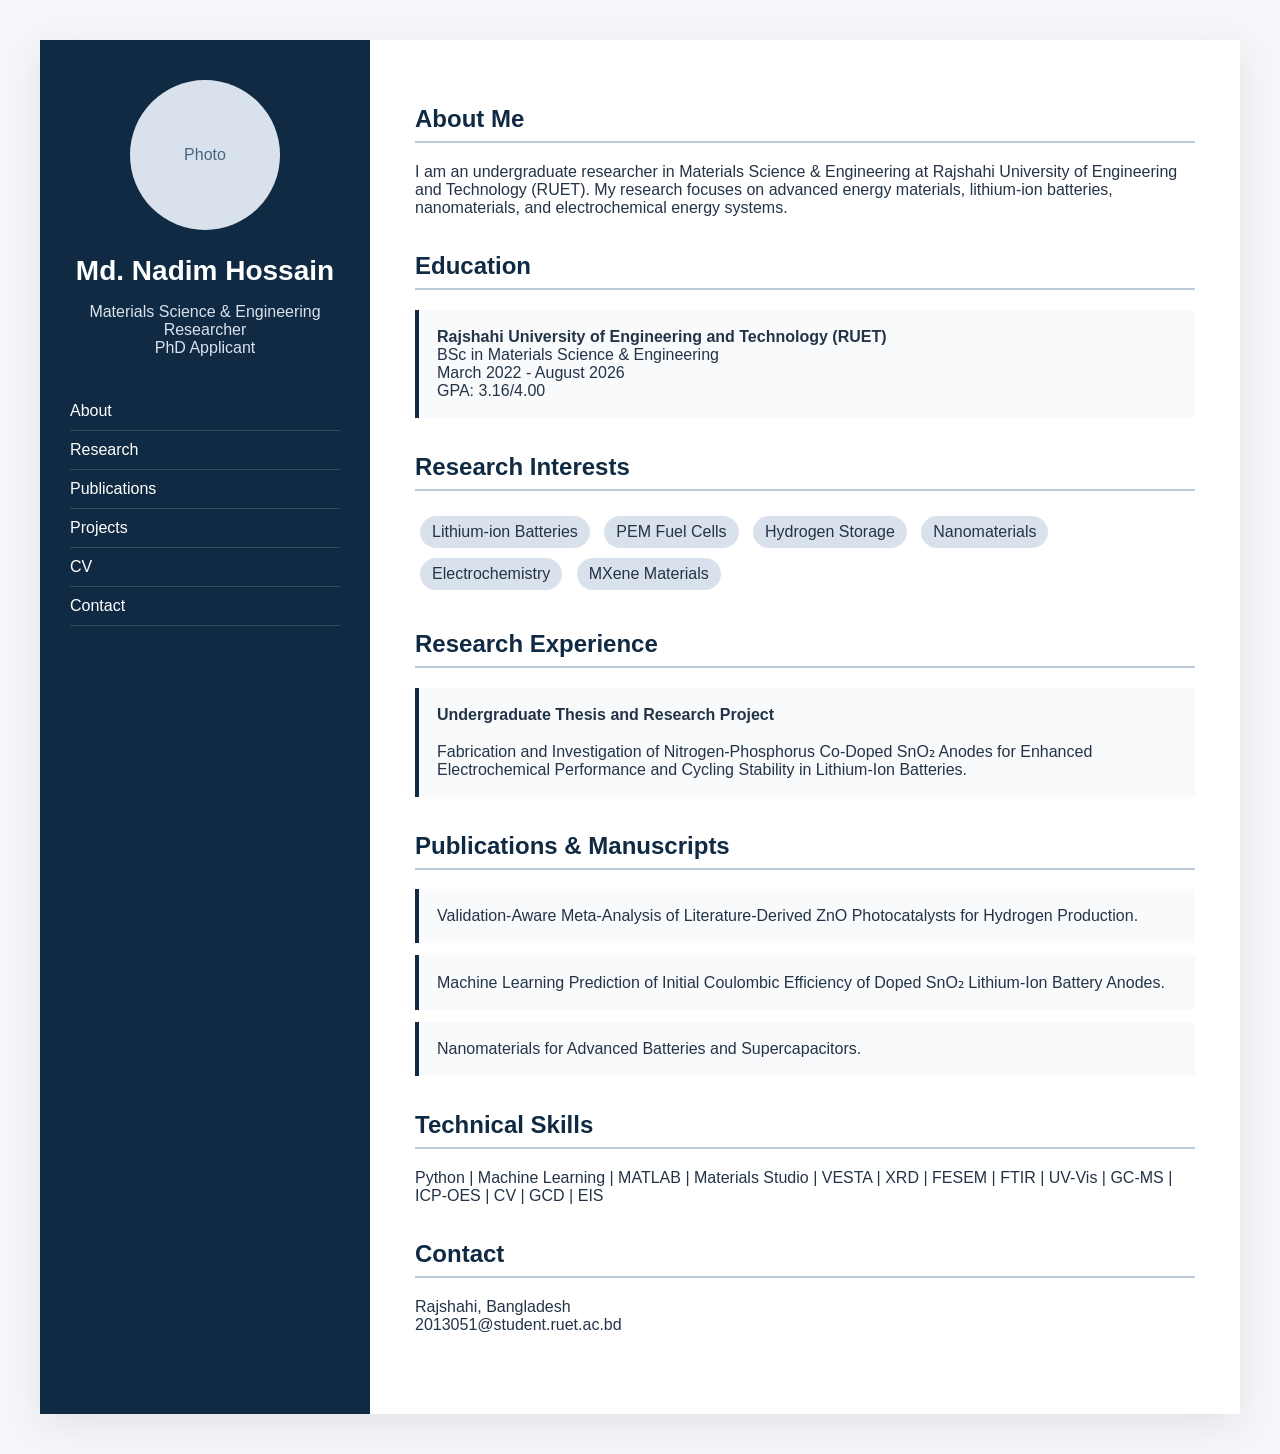
==== index.html @ d79fa8ac "Add files via upload" ====
<!DOCTYPE html>
<html lang="en">
<head>
<meta charset="UTF-8">
<meta name="viewport" content="width=device-width, initial-scale=1.0">
<title>Md. Nadim Hossain | PhD Applicant</title>
<style>
*{box-sizing:border-box}
body{margin:0;font-family:Inter,Arial,sans-serif;background:#f4f6f9;color:#243447}
.layout{display:flex;max-width:1200px;margin:40px auto;background:white;min-height:100vh;box-shadow:0 10px 35px rgba(0,0,0,.08)}
.sidebar{width:330px;background:#102a43;color:white;padding:40px 30px}
.photo{width:150px;height:150px;border-radius:50%;background:#d9e2ec;margin:0 auto 25px;display:flex;align-items:center;justify-content:center;color:#486581}
.sidebar h1{font-size:28px;text-align:center;margin-bottom:8px}
.sidebar p{text-align:center;color:#d9e2ec}
.menu{margin-top:35px}
.menu div{padding:10px 0;border-bottom:1px solid rgba(255,255,255,.15)}
.content{flex:1;padding:45px}
h2{color:#102a43;border-bottom:2px solid #bcccdc;padding-bottom:8px}
.card{margin-bottom:35px}
.tag{display:inline-block;background:#d9e2ec;padding:7px 12px;border-radius:20px;margin:5px}
.item{background:#f8fafc;padding:18px;border-left:4px solid #102a43;margin:12px 0}
a{color:#0b7285}
@media(max-width:800px){.layout{display:block;margin:0}.sidebar{width:100%}.content{padding:25px}}
</style>
</head>
<body>

<div class="layout">

<aside class="sidebar">
<div class="photo">Photo</div>
<h1>Md. Nadim Hossain</h1>
<p>Materials Science & Engineering Researcher<br>PhD Applicant</p>

<div class="menu">
<div>About</div>
<div>Research</div>
<div>Publications</div>
<div>Projects</div>
<div>CV</div>
<div>Contact</div>
</div>
</aside>

<main class="content">

<div class="card">
<h2>About Me</h2>
<p>
I am an undergraduate researcher in Materials Science & Engineering at Rajshahi University of Engineering and Technology (RUET). My research focuses on advanced energy materials, lithium-ion batteries, nanomaterials, and electrochemical energy systems.
</p>
</div>

<div class="card">
<h2>Education</h2>
<div class="item">
<b>Rajshahi University of Engineering and Technology (RUET)</b><br>
BSc in Materials Science & Engineering<br>
March 2022 - August 2026<br>
GPA: 3.16/4.00
</div>
</div>

<div class="card">
<h2>Research Interests</h2>
<span class="tag">Lithium-ion Batteries</span>
<span class="tag">PEM Fuel Cells</span>
<span class="tag">Hydrogen Storage</span>
<span class="tag">Nanomaterials</span>
<span class="tag">Electrochemistry</span>
<span class="tag">MXene Materials</span>
</div>

<div class="card">
<h2>Research Experience</h2>
<div class="item">
<b>Undergraduate Thesis and Research Project</b><br><br>
Fabrication and Investigation of Nitrogen-Phosphorus Co-Doped SnO₂ Anodes for Enhanced Electrochemical Performance and Cycling Stability in Lithium-Ion Batteries.
</div>
</div>

<div class="card">
<h2>Publications & Manuscripts</h2>
<div class="item">Validation-Aware Meta-Analysis of Literature-Derived ZnO Photocatalysts for Hydrogen Production.</div>
<div class="item">Machine Learning Prediction of Initial Coulombic Efficiency of Doped SnO₂ Lithium-Ion Battery Anodes.</div>
<div class="item">Nanomaterials for Advanced Batteries and Supercapacitors.</div>
</div>

<div class="card">
<h2>Technical Skills</h2>
<p>
Python | Machine Learning | MATLAB | Materials Studio | VESTA | XRD | FESEM | FTIR | UV-Vis | GC-MS | ICP-OES | CV | GCD | EIS
</p>
</div>

<div class="card">
<h2>Contact</h2>
<p>
Rajshahi, Bangladesh<br>
2013051@student.ruet.ac.bd
</p>
</div>

</main>
</div>

</body>
</html>
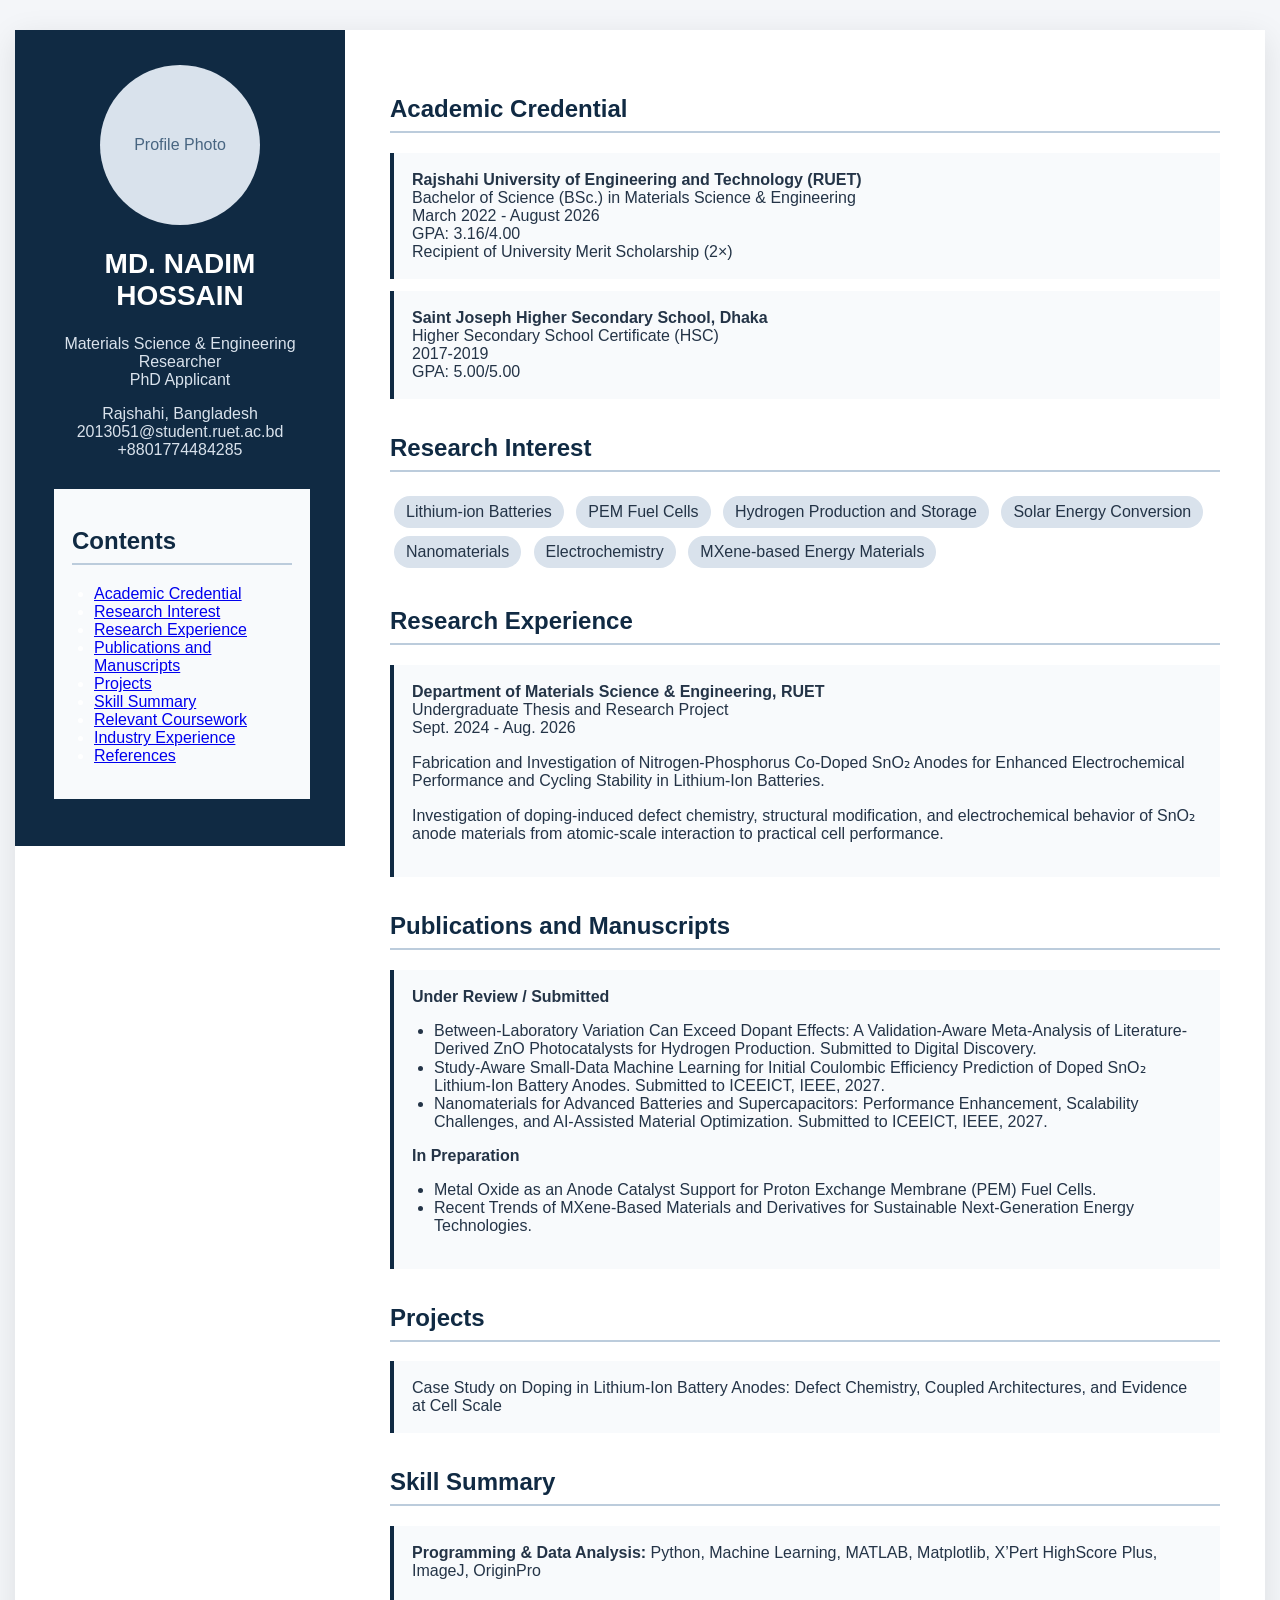
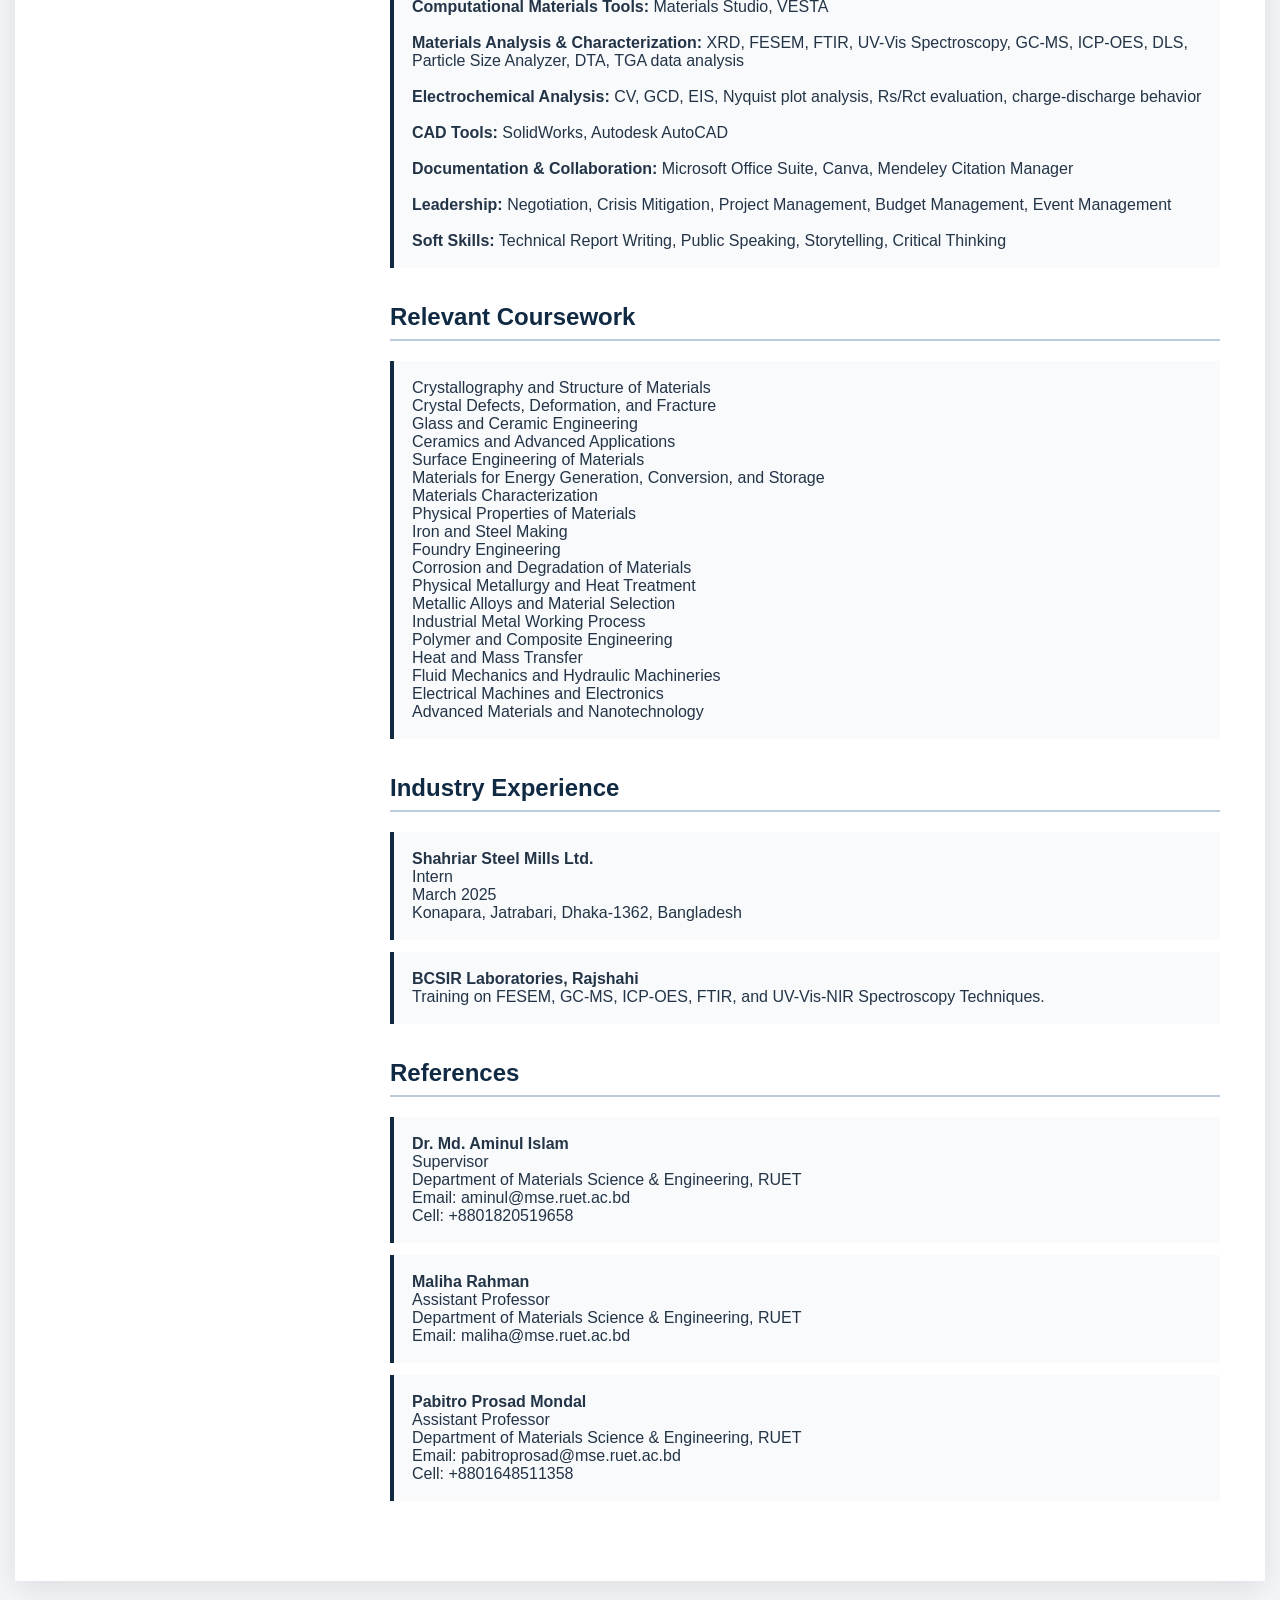
==== commit 0b4aeb68: "Add files via upload" ====
--- a/index.html
+++ b/index.html
@@ -3,106 +3,190 @@
 <head>
 <meta charset="UTF-8">
 <meta name="viewport" content="width=device-width, initial-scale=1.0">
-<title>Md. Nadim Hossain | PhD Applicant</title>
+<title>Md. Nadim Hossain | Materials Science Researcher</title>
 <style>
 *{box-sizing:border-box}
-body{margin:0;font-family:Inter,Arial,sans-serif;background:#f4f6f9;color:#243447}
-.layout{display:flex;max-width:1200px;margin:40px auto;background:white;min-height:100vh;box-shadow:0 10px 35px rgba(0,0,0,.08)}
-.sidebar{width:330px;background:#102a43;color:white;padding:40px 30px}
-.photo{width:150px;height:150px;border-radius:50%;background:#d9e2ec;margin:0 auto 25px;display:flex;align-items:center;justify-content:center;color:#486581}
-.sidebar h1{font-size:28px;text-align:center;margin-bottom:8px}
+body{margin:0;font-family:Arial,Helvetica,sans-serif;background:#f4f6f9;color:#243447}
+.layout{display:flex;max-width:1250px;margin:30px auto;background:white;box-shadow:0 8px 30px rgba(0,0,0,.1)}
+.sidebar{width:330px;background:#102a43;color:white;padding:35px;position:sticky;top:0;height:max-content}
+.photo{height:160px;width:160px;border-radius:50%;background:#d9e2ec;margin:auto;display:flex;align-items:center;justify-content:center;color:#486581}
+.sidebar h1{text-align:center;font-size:28px}
 .sidebar p{text-align:center;color:#d9e2ec}
-.menu{margin-top:35px}
-.menu div{padding:10px 0;border-bottom:1px solid rgba(255,255,255,.15)}
-.content{flex:1;padding:45px}
+.content{padding:45px;flex:1}
+section{margin-bottom:35px}
 h2{color:#102a43;border-bottom:2px solid #bcccdc;padding-bottom:8px}
-.card{margin-bottom:35px}
-.tag{display:inline-block;background:#d9e2ec;padding:7px 12px;border-radius:20px;margin:5px}
-.item{background:#f8fafc;padding:18px;border-left:4px solid #102a43;margin:12px 0}
-a{color:#0b7285}
-@media(max-width:800px){.layout{display:block;margin:0}.sidebar{width:100%}.content{padding:25px}}
+.card{background:#f8fafc;padding:18px;border-left:4px solid #102a43;margin:12px 0}
+.tag{display:inline-block;background:#d9e2ec;padding:7px 12px;border-radius:20px;margin:4px}
+ul{padding-left:22px}
+@media(max-width:800px){.layout{display:block}.sidebar{width:100%;position:relative}.content{padding:25px}}
 </style>
 </head>
 <body>
-
 <div class="layout">
 
 <aside class="sidebar">
-<div class="photo">Photo</div>
-<h1>Md. Nadim Hossain</h1>
+<div class="photo">Profile Photo</div>
+<h1>MD. NADIM HOSSAIN</h1>
 <p>Materials Science & Engineering Researcher<br>PhD Applicant</p>
+<p>Rajshahi, Bangladesh<br>2013051@student.ruet.ac.bd<br>+8801774484285</p>
 
-<div class="menu">
-<div>About</div>
-<div>Research</div>
-<div>Publications</div>
-<div>Projects</div>
-<div>CV</div>
-<div>Contact</div>
+<div class="card" style="margin-top:30px;">
+<h2>Contents</h2>
+<ul>
+<li><a href="#academic">Academic Credential</a></li>
+<li><a href="#research-interest">Research Interest</a></li>
+<li><a href="#research">Research Experience</a></li>
+<li><a href="#publication">Publications and Manuscripts</a></li>
+<li><a href="#projects">Projects</a></li>
+<li><a href="#skills">Skill Summary</a></li>
+<li><a href="#coursework">Relevant Coursework</a></li>
+<li><a href="#industry">Industry Experience</a></li>
+<li><a href="#references">References</a></li>
+</ul>
 </div>
 </aside>
 
 <main class="content">
 
+<section>
+<h2 id="academic">Academic Credential</h2>
 <div class="card">
-<h2>About Me</h2>
-<p>
-I am an undergraduate researcher in Materials Science & Engineering at Rajshahi University of Engineering and Technology (RUET). My research focuses on advanced energy materials, lithium-ion batteries, nanomaterials, and electrochemical energy systems.
-</p>
+<b>Rajshahi University of Engineering and Technology (RUET)</b><br>
+Bachelor of Science (BSc.) in Materials Science & Engineering<br>
+March 2022 - August 2026<br>
+GPA: 3.16/4.00<br>
+Recipient of University Merit Scholarship (2×)
 </div>
+<div class="card">
+<b>Saint Joseph Higher Secondary School, Dhaka</b><br>
+Higher Secondary School Certificate (HSC)<br>
+2017-2019<br>
+GPA: 5.00/5.00
+</div>
+</section>
 
-<div class="card">
-<h2>Education</h2>
-<div class="item">
-<b>Rajshahi University of Engineering and Technology (RUET)</b><br>
-BSc in Materials Science & Engineering<br>
-March 2022 - August 2026<br>
-GPA: 3.16/4.00
-</div>
-</div>
-
-<div class="card">
-<h2>Research Interests</h2>
+<section>
+<h2 id="research-interest">Research Interest</h2>
 <span class="tag">Lithium-ion Batteries</span>
 <span class="tag">PEM Fuel Cells</span>
-<span class="tag">Hydrogen Storage</span>
+<span class="tag">Hydrogen Production and Storage</span>
+<span class="tag">Solar Energy Conversion</span>
 <span class="tag">Nanomaterials</span>
 <span class="tag">Electrochemistry</span>
-<span class="tag">MXene Materials</span>
+<span class="tag">MXene-based Energy Materials</span>
+</section>
+
+<section>
+<h2 id="research">Research Experience</h2>
+<div class="card">
+<b>Department of Materials Science & Engineering, RUET</b><br>
+Undergraduate Thesis and Research Project<br>
+Sept. 2024 - Aug. 2026
+<p>Fabrication and Investigation of Nitrogen-Phosphorus Co-Doped SnO₂ Anodes for Enhanced Electrochemical Performance and Cycling Stability in Lithium-Ion Batteries.</p>
+<p>Investigation of doping-induced defect chemistry, structural modification, and electrochemical behavior of SnO₂ anode materials from atomic-scale interaction to practical cell performance.</p>
 </div>
+</section>
 
+<section>
+<h2 id="publication">Publications and Manuscripts</h2>
 <div class="card">
-<h2>Research Experience</h2>
-<div class="item">
-<b>Undergraduate Thesis and Research Project</b><br><br>
-Fabrication and Investigation of Nitrogen-Phosphorus Co-Doped SnO₂ Anodes for Enhanced Electrochemical Performance and Cycling Stability in Lithium-Ion Batteries.
+<b>Under Review / Submitted</b>
+<ul>
+<li>Between-Laboratory Variation Can Exceed Dopant Effects: A Validation-Aware Meta-Analysis of Literature-Derived ZnO Photocatalysts for Hydrogen Production. Submitted to Digital Discovery.</li>
+<li>Study-Aware Small-Data Machine Learning for Initial Coulombic Efficiency Prediction of Doped SnO₂ Lithium-Ion Battery Anodes. Submitted to ICEEICT, IEEE, 2027.</li>
+<li>Nanomaterials for Advanced Batteries and Supercapacitors: Performance Enhancement, Scalability Challenges, and AI-Assisted Material Optimization. Submitted to ICEEICT, IEEE, 2027.</li>
+</ul>
+<b>In Preparation</b>
+<ul>
+<li>Metal Oxide as an Anode Catalyst Support for Proton Exchange Membrane (PEM) Fuel Cells.</li>
+<li>Recent Trends of MXene-Based Materials and Derivatives for Sustainable Next-Generation Energy Technologies.</li>
+</ul>
 </div>
+</section>
+
+<section>
+<h2 id="projects">Projects</h2>
+<div class="card">Case Study on Doping in Lithium-Ion Battery Anodes: Defect Chemistry, Coupled Architectures, and Evidence at Cell Scale</div>
+</section>
+
+<section>
+<h2 id="skills">Skill Summary</h2>
+<div class="card">
+<b>Programming & Data Analysis:</b> Python, Machine Learning, MATLAB, Matplotlib, X’Pert HighScore Plus, ImageJ, OriginPro<br><br>
+<b>Computational Materials Tools:</b> Materials Studio, VESTA<br><br>
+<b>Materials Analysis & Characterization:</b> XRD, FESEM, FTIR, UV-Vis Spectroscopy, GC-MS, ICP-OES, DLS, Particle Size Analyzer, DTA, TGA data analysis<br><br>
+<b>Electrochemical Analysis:</b> CV, GCD, EIS, Nyquist plot analysis, Rs/Rct evaluation, charge-discharge behavior<br><br>
+<b>CAD Tools:</b> SolidWorks, Autodesk AutoCAD<br><br>
+<b>Documentation & Collaboration:</b> Microsoft Office Suite, Canva, Mendeley Citation Manager<br><br>
+<b>Leadership:</b> Negotiation, Crisis Mitigation, Project Management, Budget Management, Event Management<br><br>
+<b>Soft Skills:</b> Technical Report Writing, Public Speaking, Storytelling, Critical Thinking
 </div>
+</section>
 
+<section>
+<h2 id="coursework">Relevant Coursework</h2>
 <div class="card">
-<h2>Publications & Manuscripts</h2>
-<div class="item">Validation-Aware Meta-Analysis of Literature-Derived ZnO Photocatalysts for Hydrogen Production.</div>
-<div class="item">Machine Learning Prediction of Initial Coulombic Efficiency of Doped SnO₂ Lithium-Ion Battery Anodes.</div>
-<div class="item">Nanomaterials for Advanced Batteries and Supercapacitors.</div>
+Crystallography and Structure of Materials<br>
+Crystal Defects, Deformation, and Fracture<br>
+Glass and Ceramic Engineering<br>
+Ceramics and Advanced Applications<br>
+Surface Engineering of Materials<br>
+Materials for Energy Generation, Conversion, and Storage<br>
+Materials Characterization<br>
+Physical Properties of Materials<br>
+Iron and Steel Making<br>
+Foundry Engineering<br>
+Corrosion and Degradation of Materials<br>
+Physical Metallurgy and Heat Treatment<br>
+Metallic Alloys and Material Selection<br>
+Industrial Metal Working Process<br>
+Polymer and Composite Engineering<br>
+Heat and Mass Transfer<br>
+Fluid Mechanics and Hydraulic Machineries<br>
+Electrical Machines and Electronics<br>
+Advanced Materials and Nanotechnology
 </div>
+</section>
 
+<section>
+<h2 id="industry">Industry Experience</h2>
 <div class="card">
-<h2>Technical Skills</h2>
-<p>
-Python | Machine Learning | MATLAB | Materials Studio | VESTA | XRD | FESEM | FTIR | UV-Vis | GC-MS | ICP-OES | CV | GCD | EIS
-</p>
+<b>Shahriar Steel Mills Ltd.</b><br>
+Intern<br>
+March 2025<br>
+Konapara, Jatrabari, Dhaka-1362, Bangladesh
 </div>
+<div class="card">
+<b>BCSIR Laboratories, Rajshahi</b><br>
+Training on FESEM, GC-MS, ICP-OES, FTIR, and UV-Vis-NIR Spectroscopy Techniques.
+</div>
+</section>
 
+<section>
+<h2 id="references">References</h2>
 <div class="card">
-<h2>Contact</h2>
-<p>
-Rajshahi, Bangladesh<br>
-2013051@student.ruet.ac.bd
-</p>
+<b>Dr. Md. Aminul Islam</b><br>
+Supervisor<br>
+Department of Materials Science & Engineering, RUET<br>
+Email: aminul@mse.ruet.ac.bd<br>
+Cell: +8801820519658
 </div>
+<div class="card">
+<b>Maliha Rahman</b><br>
+Assistant Professor<br>
+Department of Materials Science & Engineering, RUET<br>
+Email: maliha@mse.ruet.ac.bd
+</div>
+<div class="card">
+<b>Pabitro Prosad Mondal</b><br>
+Assistant Professor<br>
+Department of Materials Science & Engineering, RUET<br>
+Email: pabitroprosad@mse.ruet.ac.bd<br>
+Cell: +8801648511358
+</div>
+</section>
 
 </main>
 </div>
-
 </body>
-</html>
+</html>
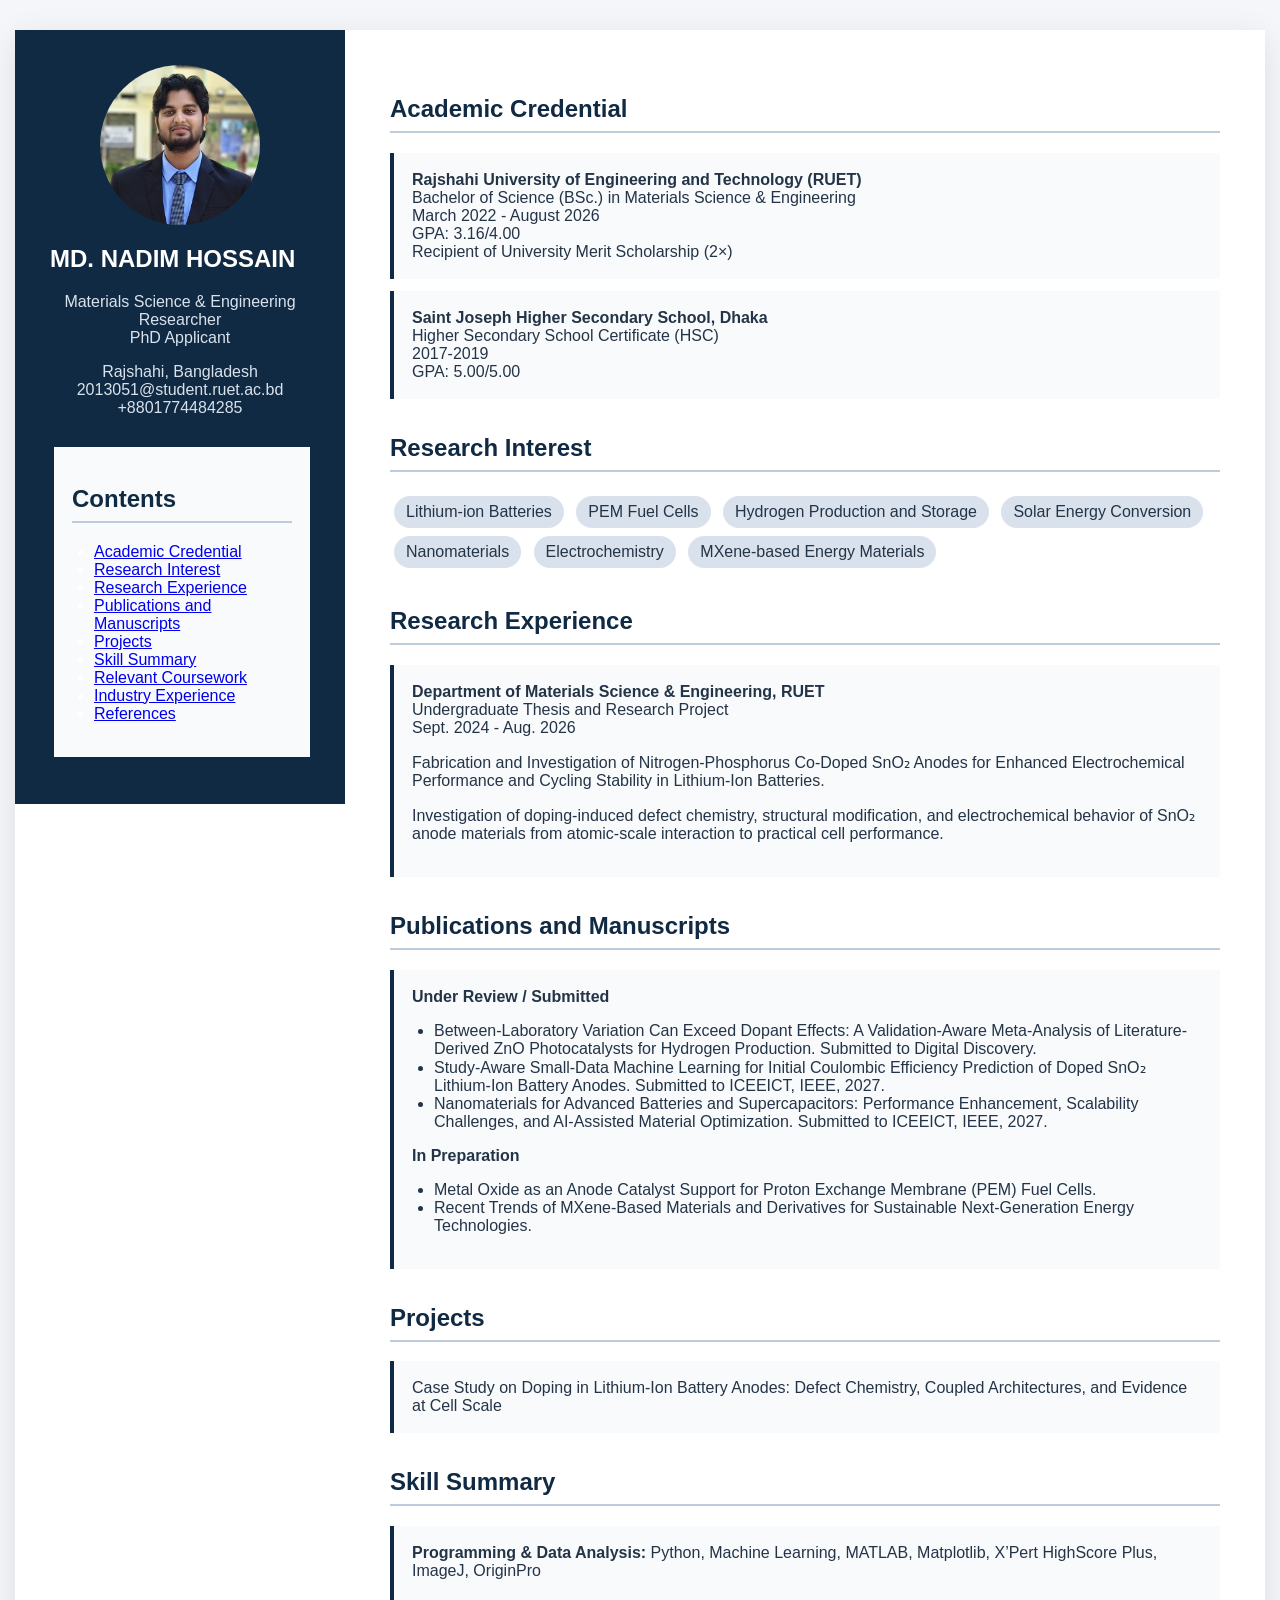
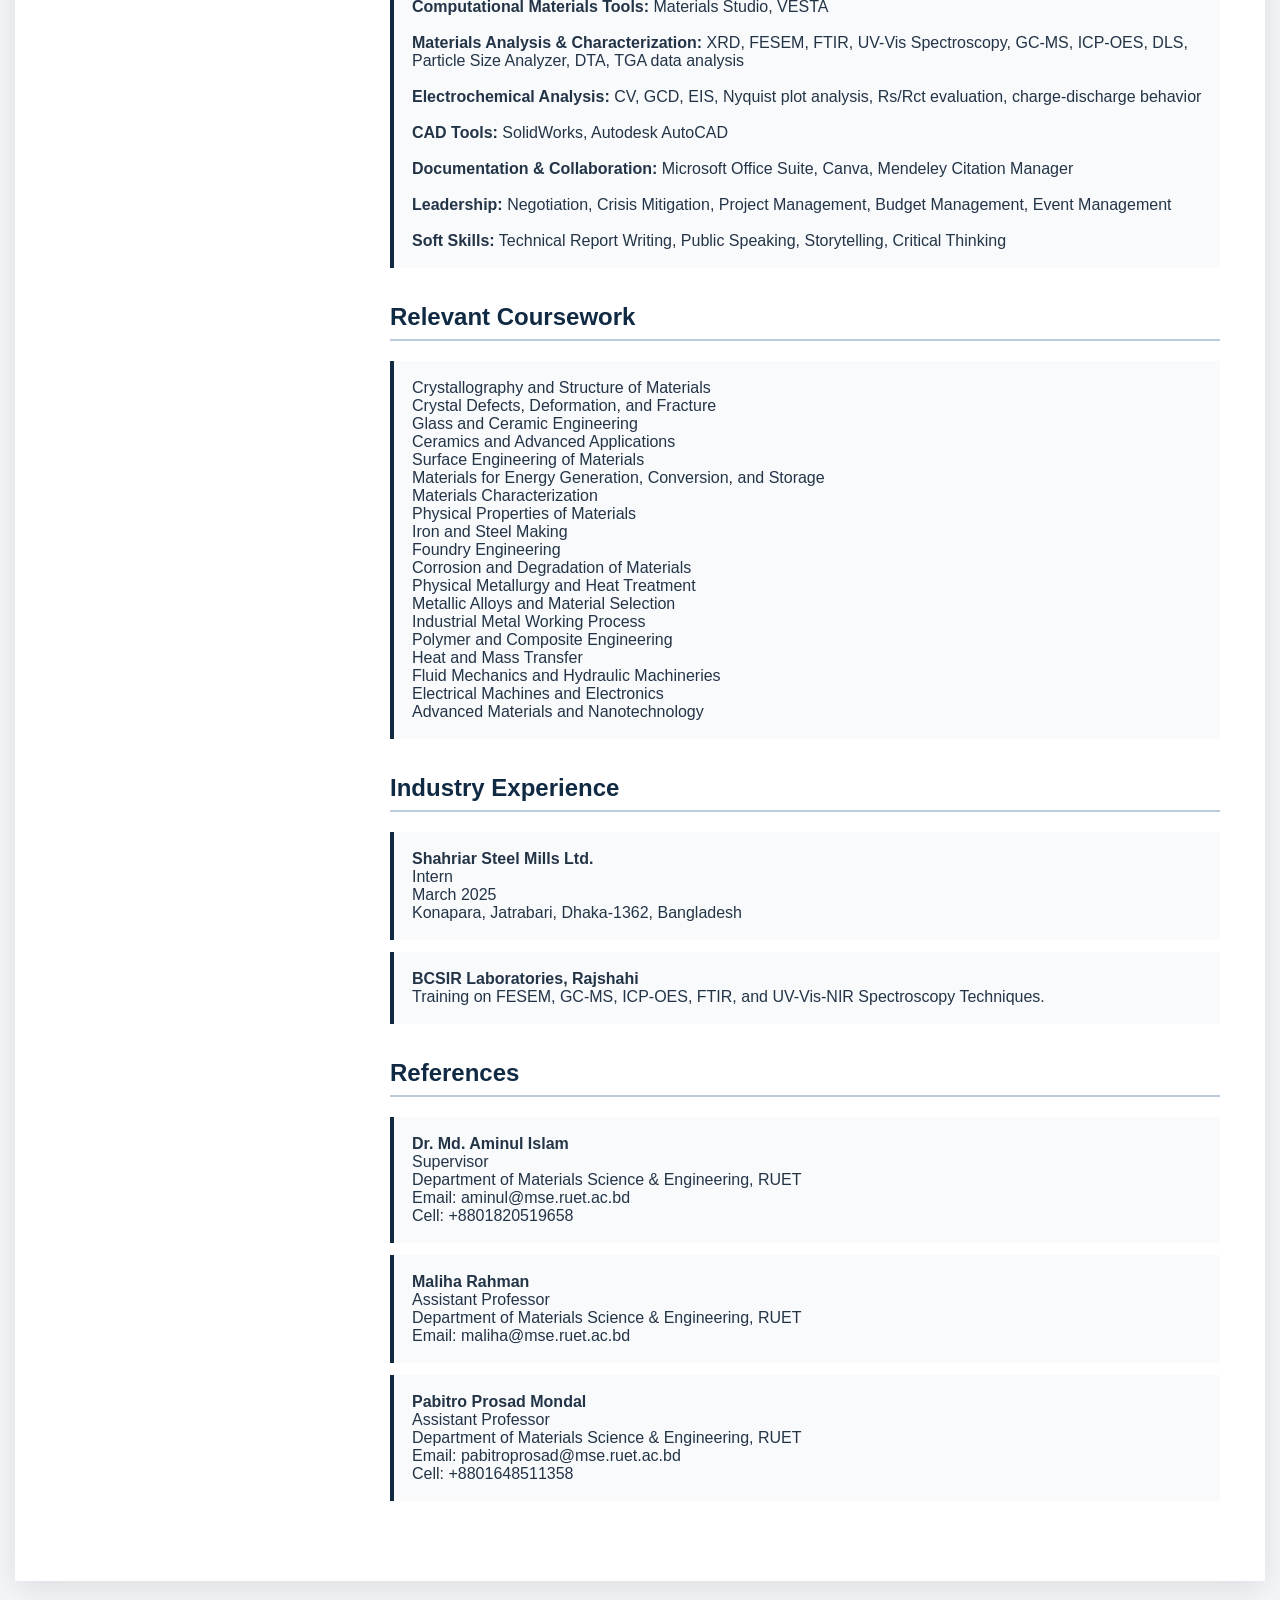
==== commit 8ce76bd8: "Add files via upload" ====
--- a/index.html
+++ b/index.html
@@ -9,7 +9,21 @@
 body{margin:0;font-family:Arial,Helvetica,sans-serif;background:#f4f6f9;color:#243447}
 .layout{display:flex;max-width:1250px;margin:30px auto;background:white;box-shadow:0 8px 30px rgba(0,0,0,.1)}
 .sidebar{width:330px;background:#102a43;color:white;padding:35px;position:sticky;top:0;height:max-content}
-.photo{height:160px;width:160px;border-radius:50%;background:#d9e2ec;margin:auto;display:flex;align-items:center;justify-content:center;color:#486581}
+.photo{
+height:160px;
+width:160px;
+border-radius:50%;
+overflow:hidden;
+margin:auto;
+}
+
+.photo img{
+width:100%;
+height:100%;
+object-fit:cover;
+}
+
+margin:auto;display:flex;align-items:center;justify-content:center;color:#486581}
 .sidebar h1{text-align:center;font-size:28px}
 .sidebar p{text-align:center;color:#d9e2ec}
 .content{padding:45px;flex:1}
@@ -25,7 +39,7 @@
 <div class="layout">
 
 <aside class="sidebar">
-<div class="photo">Profile Photo</div>
+<div class="photo"> <img src="profile.jpg" alt="Md. Nadim Hossain"></div>
 <h1>MD. NADIM HOSSAIN</h1>
 <p>Materials Science & Engineering Researcher<br>PhD Applicant</p>
 <p>Rajshahi, Bangladesh<br>2013051@student.ruet.ac.bd<br>+8801774484285</p>
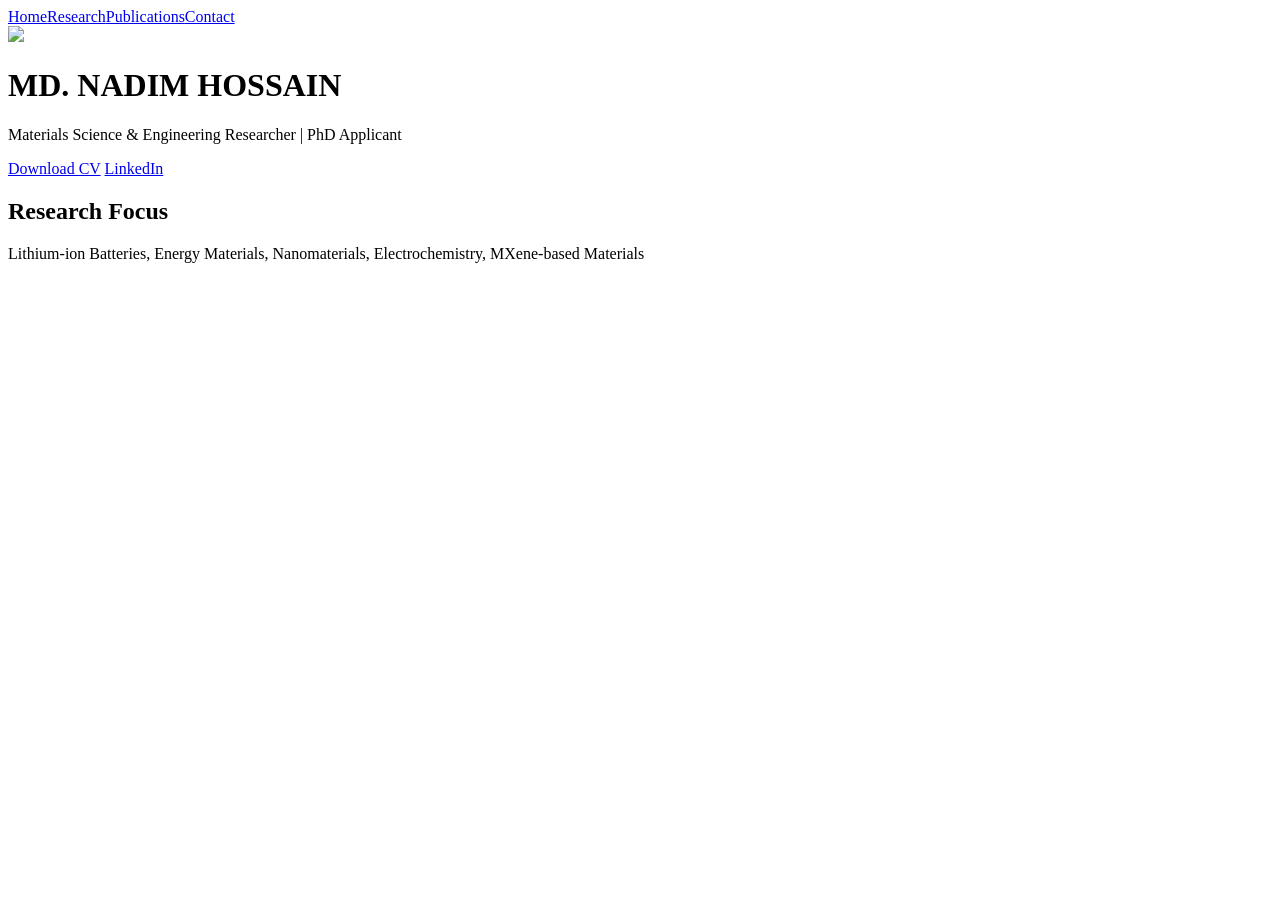
==== commit bf687509: "Add files via upload" ====
--- a/index.html
+++ b/index.html
@@ -1,206 +1,13 @@
-<!DOCTYPE html>
-<html lang="en">
-<head>
-<meta charset="UTF-8">
-<meta name="viewport" content="width=device-width, initial-scale=1.0">
-<title>Md. Nadim Hossain | Materials Science Researcher</title>
-<style>
-*{box-sizing:border-box}
-body{margin:0;font-family:Arial,Helvetica,sans-serif;background:#f4f6f9;color:#243447}
-.layout{display:flex;max-width:1250px;margin:30px auto;background:white;box-shadow:0 8px 30px rgba(0,0,0,.1)}
-.sidebar{width:330px;background:#102a43;color:white;padding:35px;position:sticky;top:0;height:max-content}
-.photo{
-height:160px;
-width:160px;
-border-radius:50%;
-overflow:hidden;
-margin:auto;
-}
-
-.photo img{
-width:100%;
-height:100%;
-object-fit:cover;
-}
-
-margin:auto;display:flex;align-items:center;justify-content:center;color:#486581}
-.sidebar h1{text-align:center;font-size:28px}
-.sidebar p{text-align:center;color:#d9e2ec}
-.content{padding:45px;flex:1}
-section{margin-bottom:35px}
-h2{color:#102a43;border-bottom:2px solid #bcccdc;padding-bottom:8px}
-.card{background:#f8fafc;padding:18px;border-left:4px solid #102a43;margin:12px 0}
-.tag{display:inline-block;background:#d9e2ec;padding:7px 12px;border-radius:20px;margin:4px}
-ul{padding-left:22px}
-@media(max-width:800px){.layout{display:block}.sidebar{width:100%;position:relative}.content{padding:25px}}
-</style>
-</head>
+<!DOCTYPE html><html><head><title>Md. Nadim Hossain</title><link rel="stylesheet" href="css/style.css"></head>
 <body>
-<div class="layout">
-
-<aside class="sidebar">
-<div class="photo"> <img src="profile.jpg" alt="Md. Nadim Hossain"></div>
+<nav><a href="index.html">Home</a><a href="research.html">Research</a><a href="publications.html">Publications</a><a href="contact.html">Contact</a></nav>
+<div class="hero">
+<img class="profile" src="assets/profile.jpg">
 <h1>MD. NADIM HOSSAIN</h1>
-<p>Materials Science & Engineering Researcher<br>PhD Applicant</p>
-<p>Rajshahi, Bangladesh<br>2013051@student.ruet.ac.bd<br>+8801774484285</p>
-
-<div class="card" style="margin-top:30px;">
-<h2>Contents</h2>
-<ul>
-<li><a href="#academic">Academic Credential</a></li>
-<li><a href="#research-interest">Research Interest</a></li>
-<li><a href="#research">Research Experience</a></li>
-<li><a href="#publication">Publications and Manuscripts</a></li>
-<li><a href="#projects">Projects</a></li>
-<li><a href="#skills">Skill Summary</a></li>
-<li><a href="#coursework">Relevant Coursework</a></li>
-<li><a href="#industry">Industry Experience</a></li>
-<li><a href="#references">References</a></li>
-</ul>
+<p>Materials Science & Engineering Researcher | PhD Applicant</p>
+<a class="btn" href="assets/cv.pdf">Download CV</a>
+<a class="btn" href="https://www.linkedin.com/in/md-nadim-hossain-80517b2b6">LinkedIn</a>
 </div>
-</aside>
-
-<main class="content">
-
-<section>
-<h2 id="academic">Academic Credential</h2>
-<div class="card">
-<b>Rajshahi University of Engineering and Technology (RUET)</b><br>
-Bachelor of Science (BSc.) in Materials Science & Engineering<br>
-March 2022 - August 2026<br>
-GPA: 3.16/4.00<br>
-Recipient of University Merit Scholarship (2×)
-</div>
-<div class="card">
-<b>Saint Joseph Higher Secondary School, Dhaka</b><br>
-Higher Secondary School Certificate (HSC)<br>
-2017-2019<br>
-GPA: 5.00/5.00
-</div>
-</section>
-
-<section>
-<h2 id="research-interest">Research Interest</h2>
-<span class="tag">Lithium-ion Batteries</span>
-<span class="tag">PEM Fuel Cells</span>
-<span class="tag">Hydrogen Production and Storage</span>
-<span class="tag">Solar Energy Conversion</span>
-<span class="tag">Nanomaterials</span>
-<span class="tag">Electrochemistry</span>
-<span class="tag">MXene-based Energy Materials</span>
-</section>
-
-<section>
-<h2 id="research">Research Experience</h2>
-<div class="card">
-<b>Department of Materials Science & Engineering, RUET</b><br>
-Undergraduate Thesis and Research Project<br>
-Sept. 2024 - Aug. 2026
-<p>Fabrication and Investigation of Nitrogen-Phosphorus Co-Doped SnO₂ Anodes for Enhanced Electrochemical Performance and Cycling Stability in Lithium-Ion Batteries.</p>
-<p>Investigation of doping-induced defect chemistry, structural modification, and electrochemical behavior of SnO₂ anode materials from atomic-scale interaction to practical cell performance.</p>
-</div>
-</section>
-
-<section>
-<h2 id="publication">Publications and Manuscripts</h2>
-<div class="card">
-<b>Under Review / Submitted</b>
-<ul>
-<li>Between-Laboratory Variation Can Exceed Dopant Effects: A Validation-Aware Meta-Analysis of Literature-Derived ZnO Photocatalysts for Hydrogen Production. Submitted to Digital Discovery.</li>
-<li>Study-Aware Small-Data Machine Learning for Initial Coulombic Efficiency Prediction of Doped SnO₂ Lithium-Ion Battery Anodes. Submitted to ICEEICT, IEEE, 2027.</li>
-<li>Nanomaterials for Advanced Batteries and Supercapacitors: Performance Enhancement, Scalability Challenges, and AI-Assisted Material Optimization. Submitted to ICEEICT, IEEE, 2027.</li>
-</ul>
-<b>In Preparation</b>
-<ul>
-<li>Metal Oxide as an Anode Catalyst Support for Proton Exchange Membrane (PEM) Fuel Cells.</li>
-<li>Recent Trends of MXene-Based Materials and Derivatives for Sustainable Next-Generation Energy Technologies.</li>
-</ul>
-</div>
-</section>
-
-<section>
-<h2 id="projects">Projects</h2>
-<div class="card">Case Study on Doping in Lithium-Ion Battery Anodes: Defect Chemistry, Coupled Architectures, and Evidence at Cell Scale</div>
-</section>
-
-<section>
-<h2 id="skills">Skill Summary</h2>
-<div class="card">
-<b>Programming & Data Analysis:</b> Python, Machine Learning, MATLAB, Matplotlib, X’Pert HighScore Plus, ImageJ, OriginPro<br><br>
-<b>Computational Materials Tools:</b> Materials Studio, VESTA<br><br>
-<b>Materials Analysis & Characterization:</b> XRD, FESEM, FTIR, UV-Vis Spectroscopy, GC-MS, ICP-OES, DLS, Particle Size Analyzer, DTA, TGA data analysis<br><br>
-<b>Electrochemical Analysis:</b> CV, GCD, EIS, Nyquist plot analysis, Rs/Rct evaluation, charge-discharge behavior<br><br>
-<b>CAD Tools:</b> SolidWorks, Autodesk AutoCAD<br><br>
-<b>Documentation & Collaboration:</b> Microsoft Office Suite, Canva, Mendeley Citation Manager<br><br>
-<b>Leadership:</b> Negotiation, Crisis Mitigation, Project Management, Budget Management, Event Management<br><br>
-<b>Soft Skills:</b> Technical Report Writing, Public Speaking, Storytelling, Critical Thinking
-</div>
-</section>
-
-<section>
-<h2 id="coursework">Relevant Coursework</h2>
-<div class="card">
-Crystallography and Structure of Materials<br>
-Crystal Defects, Deformation, and Fracture<br>
-Glass and Ceramic Engineering<br>
-Ceramics and Advanced Applications<br>
-Surface Engineering of Materials<br>
-Materials for Energy Generation, Conversion, and Storage<br>
-Materials Characterization<br>
-Physical Properties of Materials<br>
-Iron and Steel Making<br>
-Foundry Engineering<br>
-Corrosion and Degradation of Materials<br>
-Physical Metallurgy and Heat Treatment<br>
-Metallic Alloys and Material Selection<br>
-Industrial Metal Working Process<br>
-Polymer and Composite Engineering<br>
-Heat and Mass Transfer<br>
-Fluid Mechanics and Hydraulic Machineries<br>
-Electrical Machines and Electronics<br>
-Advanced Materials and Nanotechnology
-</div>
-</section>
-
-<section>
-<h2 id="industry">Industry Experience</h2>
-<div class="card">
-<b>Shahriar Steel Mills Ltd.</b><br>
-Intern<br>
-March 2025<br>
-Konapara, Jatrabari, Dhaka-1362, Bangladesh
-</div>
-<div class="card">
-<b>BCSIR Laboratories, Rajshahi</b><br>
-Training on FESEM, GC-MS, ICP-OES, FTIR, and UV-Vis-NIR Spectroscopy Techniques.
-</div>
-</section>
-
-<section>
-<h2 id="references">References</h2>
-<div class="card">
-<b>Dr. Md. Aminul Islam</b><br>
-Supervisor<br>
-Department of Materials Science & Engineering, RUET<br>
-Email: aminul@mse.ruet.ac.bd<br>
-Cell: +8801820519658
-</div>
-<div class="card">
-<b>Maliha Rahman</b><br>
-Assistant Professor<br>
-Department of Materials Science & Engineering, RUET<br>
-Email: maliha@mse.ruet.ac.bd
-</div>
-<div class="card">
-<b>Pabitro Prosad Mondal</b><br>
-Assistant Professor<br>
-Department of Materials Science & Engineering, RUET<br>
-Email: pabitroprosad@mse.ruet.ac.bd<br>
-Cell: +8801648511358
-</div>
-</section>
-
-</main>
-</div>
-</body>
-</html>+<div class="container"><div class="card"><h2>Research Focus</h2>
+<p>Lithium-ion Batteries, Energy Materials, Nanomaterials, Electrochemistry, MXene-based Materials</p></div></div>
+</body></html>
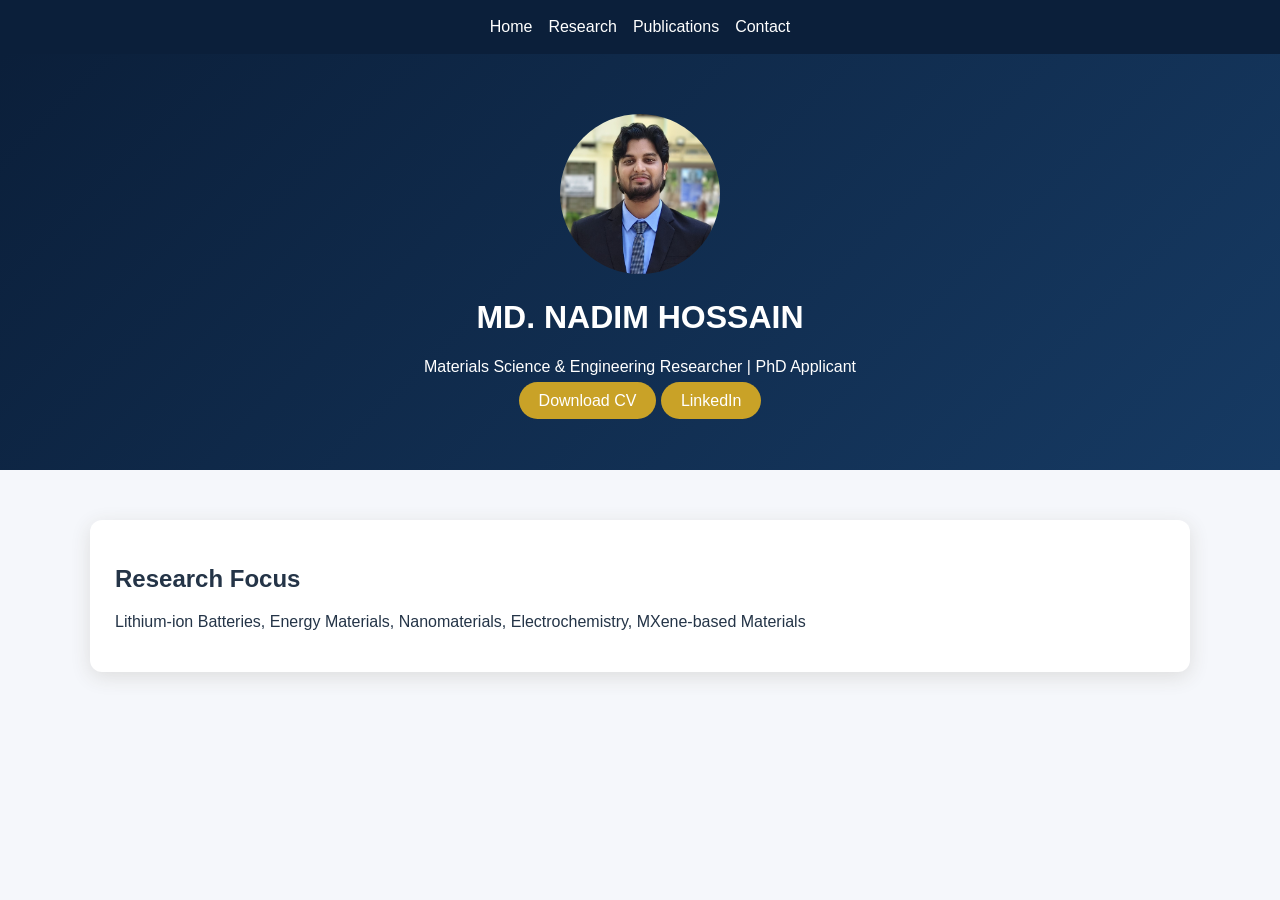
==== commit bd7d8a0b: "Add files via upload" ====
--- a/index.html
+++ b/index.html
@@ -2,7 +2,7 @@
 <body>
 <nav><a href="index.html">Home</a><a href="research.html">Research</a><a href="publications.html">Publications</a><a href="contact.html">Contact</a></nav>
 <div class="hero">
-<img class="profile" src="assets/profile.jpg">
+<img class="profile" src="profile.jpg">
 <h1>MD. NADIM HOSSAIN</h1>
 <p>Materials Science & Engineering Researcher | PhD Applicant</p>
 <a class="btn" href="assets/cv.pdf">Download CV</a>
--- a/css/style.css
+++ b/css/style.css
@@ -0,0 +1,8 @@
+body{margin:0;font-family:Arial,sans-serif;background:#f5f7fb;color:#243447}
+nav{background:#0b1f3a;padding:18px;text-align:center}
+nav a{color:white;margin:8px;text-decoration:none}
+.hero{background:linear-gradient(135deg,#0b1f3a,#163a63);color:white;padding:60px;text-align:center}
+.container{max-width:1100px;margin:auto;padding:30px}
+.card{background:white;padding:25px;margin:20px 0;border-radius:12px;box-shadow:0 5px 20px #ddd}
+.profile{width:160px;height:160px;border-radius:50%;object-fit:cover}
+.btn{background:#c9a227;color:white;padding:10px 20px;border-radius:20px;text-decoration:none}
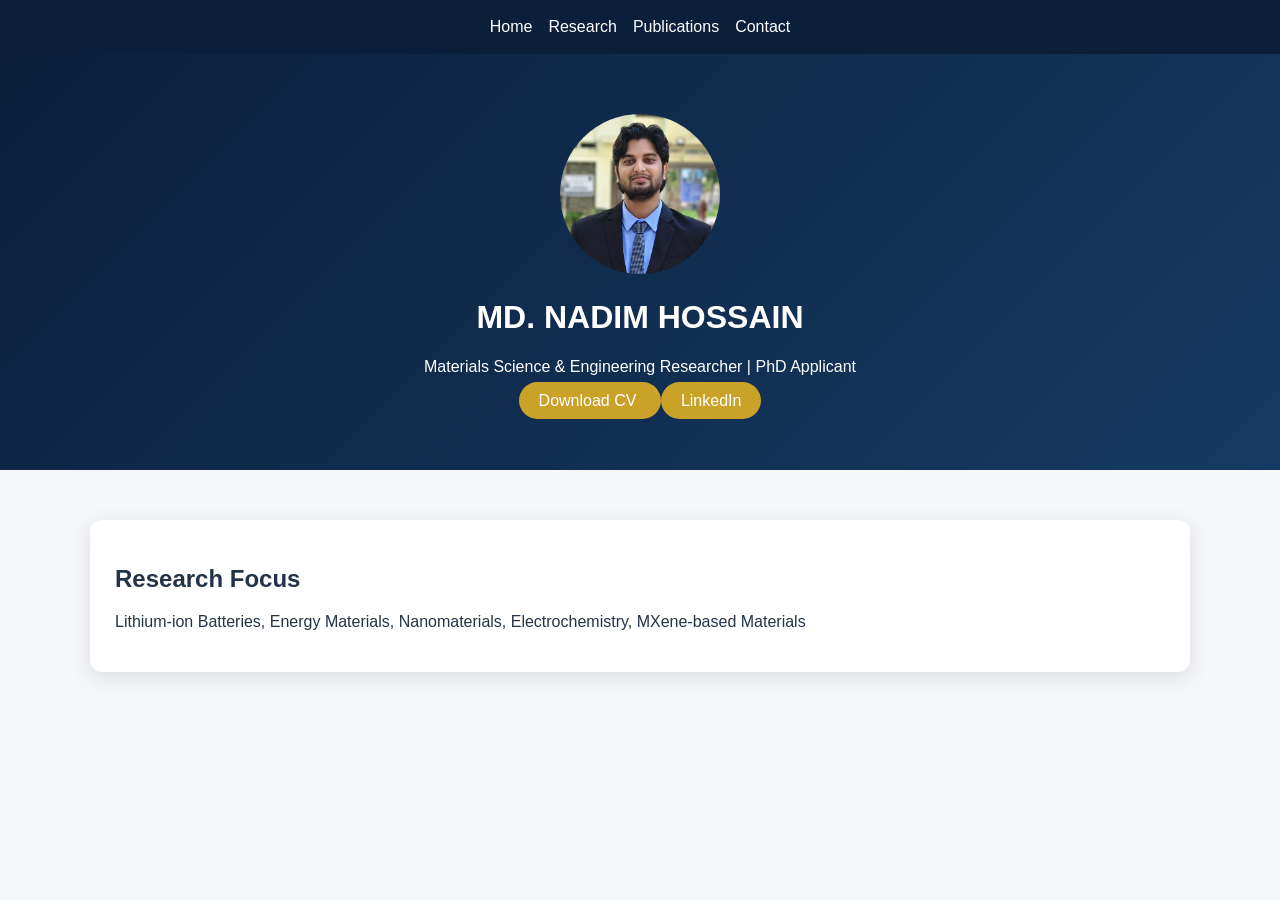
==== commit a8e63597: "Add files via upload" ====
--- a/index.html
+++ b/index.html
@@ -5,7 +5,9 @@
 <img class="profile" src="profile.jpg">
 <h1>MD. NADIM HOSSAIN</h1>
 <p>Materials Science & Engineering Researcher | PhD Applicant</p>
-<a class="btn" href="assets/cv.pdf">Download CV</a>
+<a href="assets/cv.pdf" class="btn" target="_blank">
+Download CV
+</a>
 <a class="btn" href="https://www.linkedin.com/in/md-nadim-hossain-80517b2b6">LinkedIn</a>
 </div>
 <div class="container"><div class="card"><h2>Research Focus</h2>
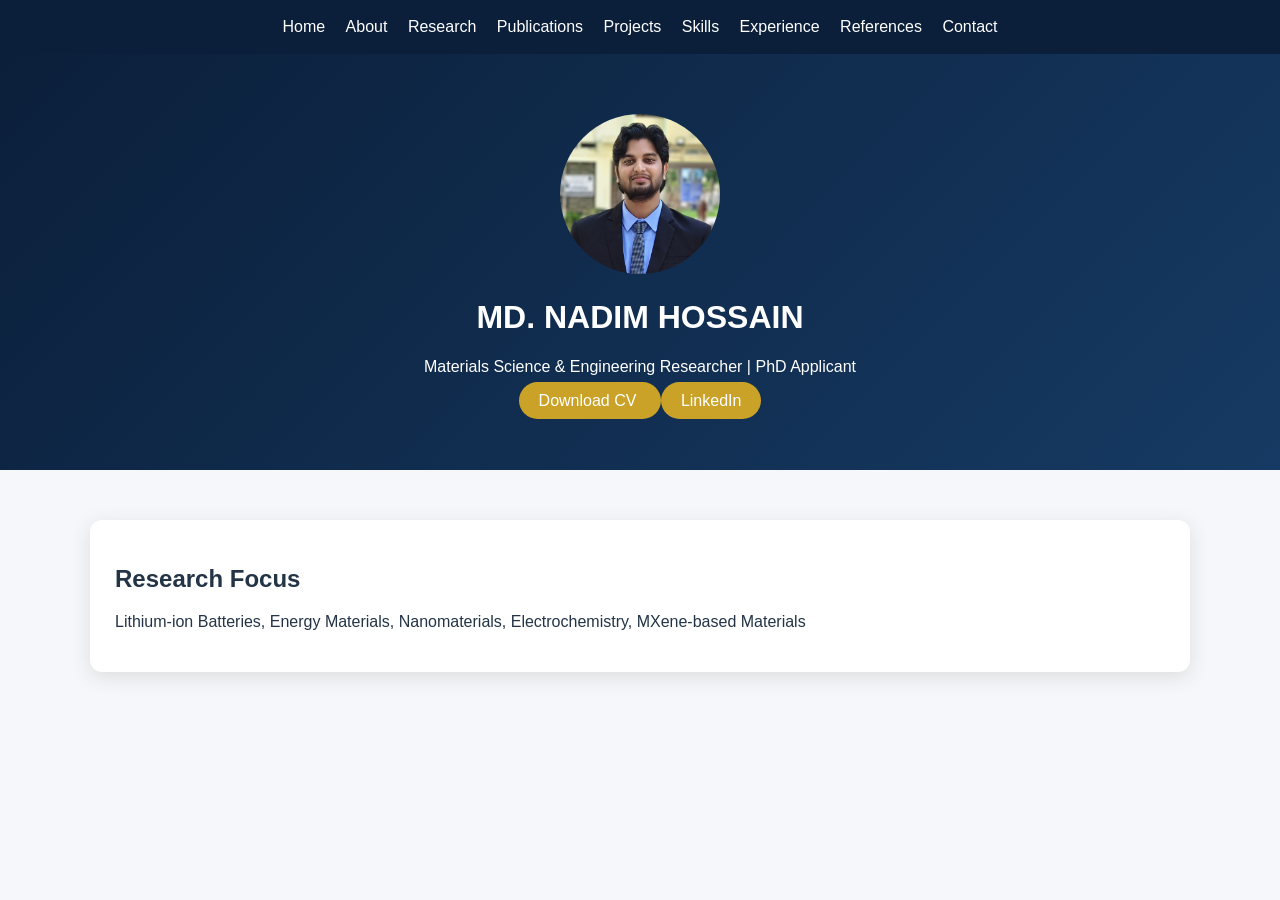
==== commit f90fdf3c: "Add files via upload" ====
--- a/index.html
+++ b/index.html
@@ -1,6 +1,16 @@
 <!DOCTYPE html><html><head><title>Md. Nadim Hossain</title><link rel="stylesheet" href="css/style.css"></head>
 <body>
-<nav><a href="index.html">Home</a><a href="research.html">Research</a><a href="publications.html">Publications</a><a href="contact.html">Contact</a></nav>
+<nav>
+<a href="index.html">Home</a>
+<a href="about.html">About</a>
+<a href="research.html">Research</a>
+<a href="publications.html">Publications</a>
+<a href="projects.html">Projects</a>
+<a href="skills.html">Skills</a>
+<a href="experience.html">Experience</a>
+<a href="references.html">References</a>
+<a href="contact.html">Contact</a>
+</nav>
 <div class="hero">
 <img class="profile" src="profile.jpg">
 <h1>MD. NADIM HOSSAIN</h1>
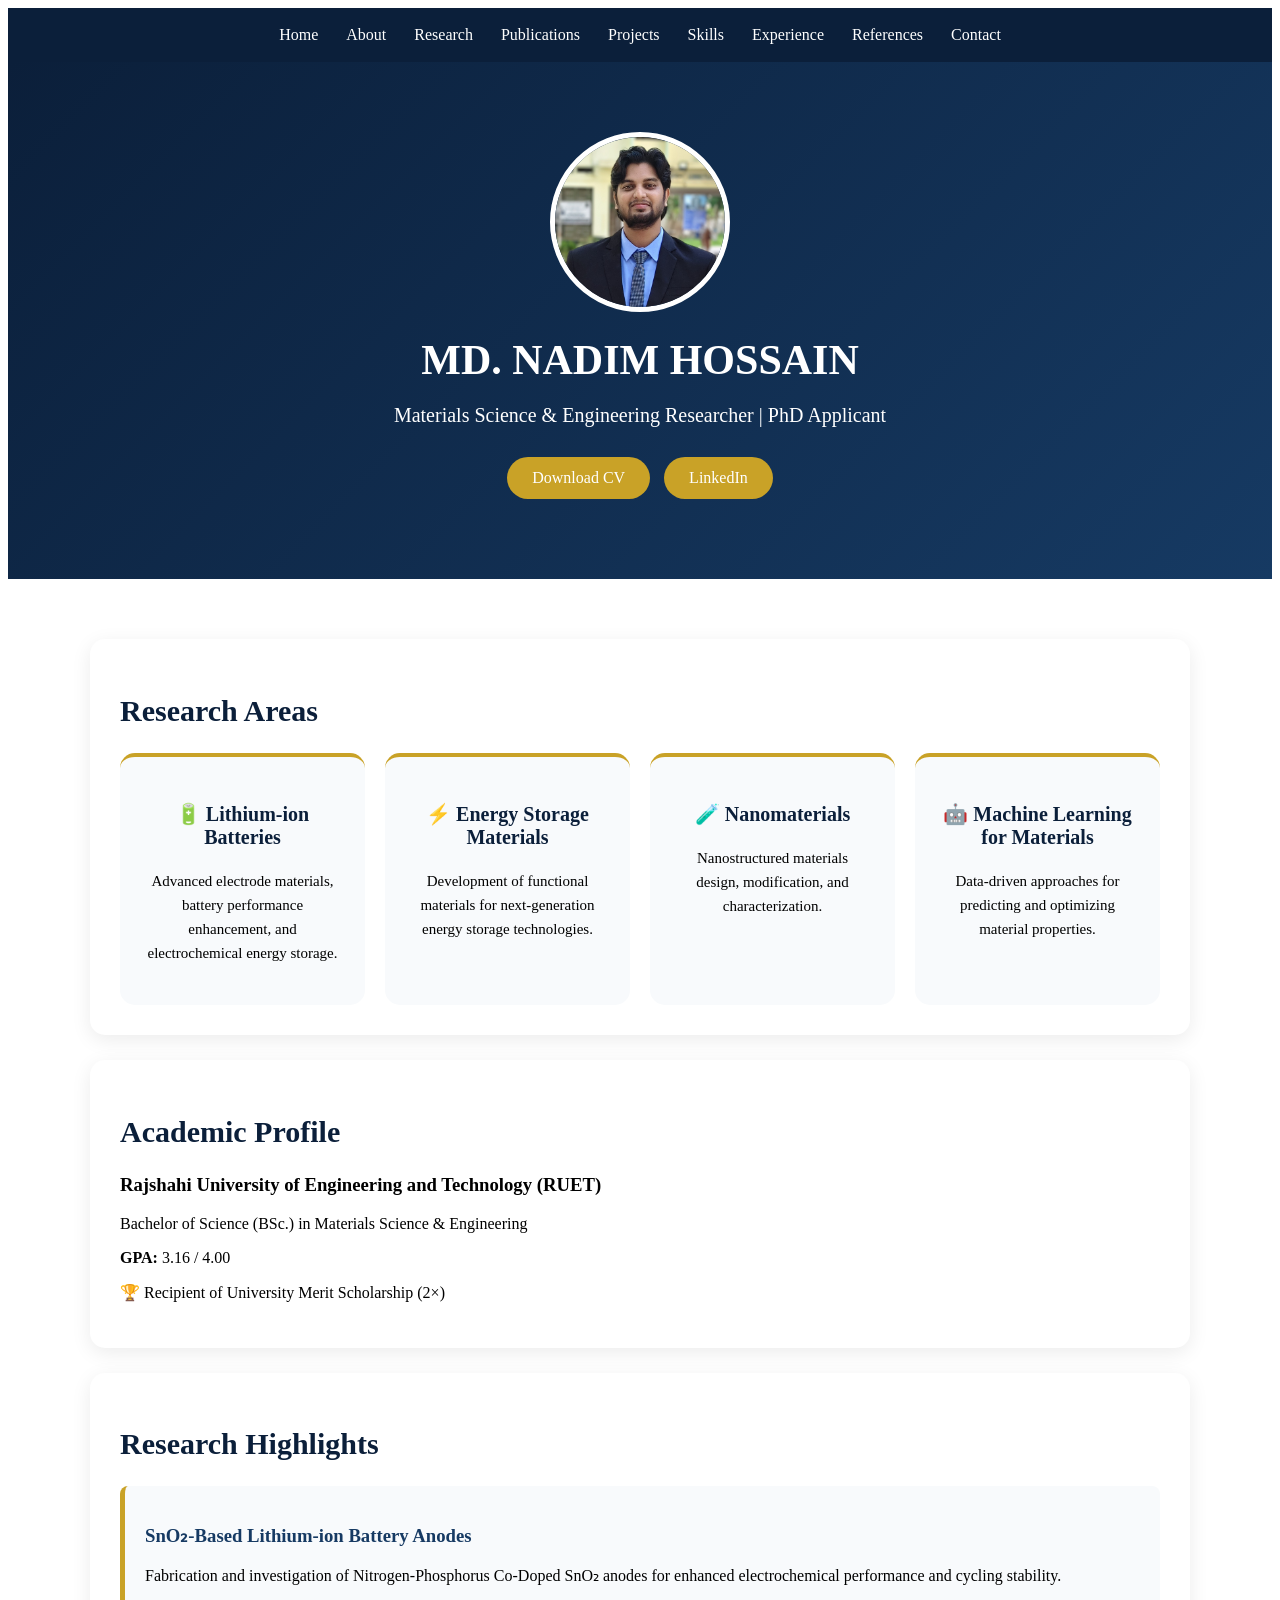
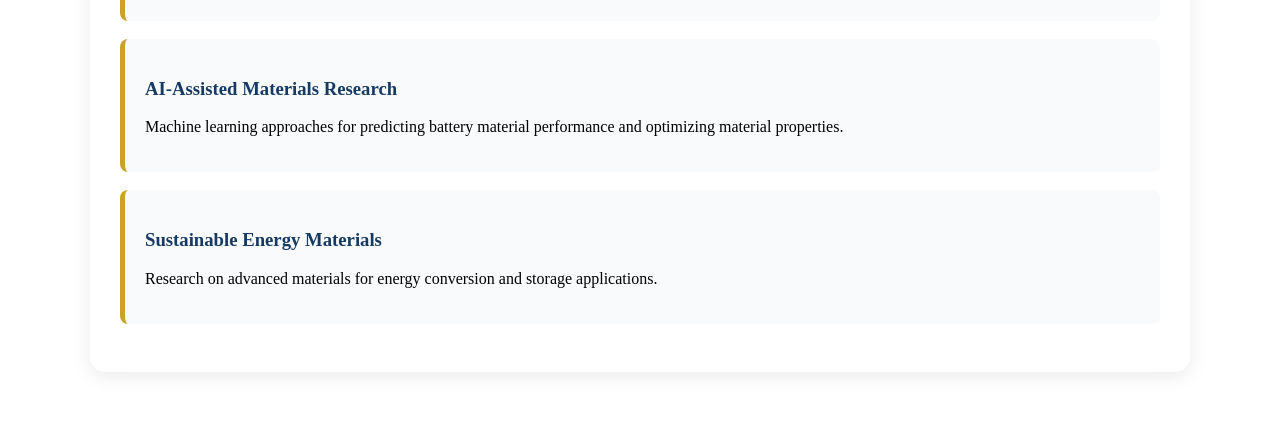
==== commit bbe27543: "Add files via upload" ====
--- a/index.html
+++ b/index.html
@@ -1,5 +1,12 @@
-<!DOCTYPE html><html><head><title>Md. Nadim Hossain</title><link rel="stylesheet" href="css/style.css"></head>
+<!DOCTYPE html>
+<html>
+<head>
+<title>Md. Nadim Hossain</title>
+<link rel="stylesheet" href="css/style.css">
+</head>
+
 <body>
+
 <nav>
 <a href="index.html">Home</a>
 <a href="about.html">About</a>
@@ -11,15 +18,201 @@
 <a href="references.html">References</a>
 <a href="contact.html">Contact</a>
 </nav>
+
+
 <div class="hero">
+
 <img class="profile" src="profile.jpg">
+
 <h1>MD. NADIM HOSSAIN</h1>
-<p>Materials Science & Engineering Researcher | PhD Applicant</p>
+
+<p>
+Materials Science & Engineering Researcher | PhD Applicant
+</p>
+
+
 <a href="assets/cv.pdf" class="btn" target="_blank">
 Download CV
 </a>
-<a class="btn" href="https://www.linkedin.com/in/md-nadim-hossain-80517b2b6">LinkedIn</a>
-</div>
-<div class="container"><div class="card"><h2>Research Focus</h2>
-<p>Lithium-ion Batteries, Energy Materials, Nanomaterials, Electrochemistry, MXene-based Materials</p></div></div>
-</body></html>+
+
+<a class="btn" 
+href="https://www.linkedin.com/in/md-nadim-hossain-80517b2b6" 
+target="_blank">
+LinkedIn
+</a>
+
+</div>
+
+
+
+<div class="container">
+
+
+<!-- Research Areas -->
+
+<div class="card">
+
+<h2>Research Areas</h2>
+
+
+<div class="research-grid">
+
+
+<div class="research-box">
+
+<h3>🔋 Lithium-ion Batteries</h3>
+
+<p>
+Advanced electrode materials, battery performance enhancement,
+and electrochemical energy storage.
+</p>
+
+</div>
+
+
+
+<div class="research-box">
+
+<h3>⚡ Energy Storage Materials</h3>
+
+<p>
+Development of functional materials for next-generation
+energy storage technologies.
+</p>
+
+</div>
+
+
+
+<div class="research-box">
+
+<h3>🧪 Nanomaterials</h3>
+
+<p>
+Nanostructured materials design, modification,
+and characterization.
+</p>
+
+</div>
+
+
+
+<div class="research-box">
+
+<h3>🤖 Machine Learning for Materials</h3>
+
+<p>
+Data-driven approaches for predicting and optimizing
+material properties.
+</p>
+
+</div>
+
+
+</div>
+
+</div>
+
+
+
+
+<!-- Academic Profile -->
+
+<div class="card">
+
+<h2>Academic Profile</h2>
+
+
+<h3>
+Rajshahi University of Engineering and Technology (RUET)
+</h3>
+
+
+<p>
+Bachelor of Science (BSc.) in Materials Science & Engineering
+</p>
+
+
+<p>
+<b>GPA:</b> 3.16 / 4.00
+</p>
+
+
+<p>
+🏆 Recipient of University Merit Scholarship (2×)
+</p>
+
+
+</div>
+
+
+
+
+
+<!-- Research Highlights -->
+
+
+<div class="card">
+
+
+<h2>Research Highlights</h2>
+
+
+
+<div class="highlight">
+
+<h3>
+SnO₂-Based Lithium-ion Battery Anodes
+</h3>
+
+<p>
+Fabrication and investigation of Nitrogen-Phosphorus Co-Doped SnO₂
+anodes for enhanced electrochemical performance and cycling stability.
+</p>
+
+</div>
+
+
+
+
+<div class="highlight">
+
+<h3>
+AI-Assisted Materials Research
+</h3>
+
+<p>
+Machine learning approaches for predicting battery material
+performance and optimizing material properties.
+</p>
+
+</div>
+
+
+
+
+
+<div class="highlight">
+
+<h3>
+Sustainable Energy Materials
+</h3>
+
+<p>
+Research on advanced materials for energy conversion
+and storage applications.
+</p>
+
+</div>
+
+
+</div>
+
+
+
+</div>
+
+
+</body>
+</html>
--- a/css/style.css
+++ b/css/style.css
@@ -1,8 +1,289 @@
-body{margin:0;font-family:Arial,sans-serif;background:#f5f7fb;color:#243447}
-nav{background:#0b1f3a;padding:18px;text-align:center}
-nav a{color:white;margin:8px;text-decoration:none}
-.hero{background:linear-gradient(135deg,#0b1f3a,#163a63);color:white;padding:60px;text-align:center}
-.container{max-width:1100px;margin:auto;padding:30px}
-.card{background:white;padding:25px;margin:20px 0;border-radius:12px;box-shadow:0 5px 20px #ddd}
-.profile{width:160px;height:160px;border-radius:50%;object-fit:cover}
-.btn{background:#c9a227;color:white;padding:10px 20px;border-radius:20px;text-decoration:none}
+  GLOBAL STYLE
+========================= */
+
+body{
+    margin:0;
+    font-family:Arial, Helvetica, sans-serif;
+    background:#f5f7fb;
+    color:#243447;
+}
+
+
+/* =========================
+   NAVIGATION BAR
+========================= */
+
+nav{
+    background:#0b1f3a;
+    padding:18px;
+    text-align:center;
+    position:sticky;
+    top:0;
+    z-index:1000;
+}
+
+
+nav a{
+    color:white;
+    margin:8px 12px;
+    text-decoration:none;
+    font-size:16px;
+    transition:0.3s;
+}
+
+
+nav a:hover{
+    color:#c9a227;
+}
+
+
+
+/* =========================
+   HERO SECTION
+========================= */
+
+.hero{
+    background:linear-gradient(135deg,#0b1f3a,#163a63);
+    color:white;
+    padding:70px 20px;
+    text-align:center;
+}
+
+
+.hero h1{
+    font-size:42px;
+    margin:20px 0 10px;
+}
+
+
+.hero p{
+    font-size:20px;
+}
+
+
+/* Profile Image */
+
+.profile{
+    width:170px;
+    height:170px;
+    border-radius:50%;
+    object-fit:cover;
+    border:5px solid white;
+}
+
+
+
+/* =========================
+   BUTTON
+========================= */
+
+.btn{
+
+    display:inline-block;
+    background:#c9a227;
+    color:white;
+    padding:12px 25px;
+    border-radius:30px;
+    text-decoration:none;
+    margin:10px 5px;
+    transition:0.3s;
+
+}
+
+
+.btn:hover{
+
+    background:#a8840f;
+    transform:translateY(-3px);
+
+}
+
+
+
+
+/* =========================
+   CONTENT CONTAINER
+========================= */
+
+
+.container{
+
+    max-width:1100px;
+    margin:auto;
+    padding:35px;
+
+}
+
+
+
+
+/* =========================
+   CARD STYLE
+========================= */
+
+
+.card{
+
+    background:white;
+    padding:30px;
+    margin:25px 0;
+    border-radius:15px;
+    box-shadow:0 5px 20px rgba(0,0,0,0.08);
+
+}
+
+
+
+.card h2{
+
+    color:#0b1f3a;
+    font-size:30px;
+    margin-bottom:25px;
+
+}
+
+
+
+/* =========================
+   RESEARCH AREA GRID
+========================= */
+
+
+.research-grid{
+
+    display:grid;
+    grid-template-columns:repeat(4,1fr);
+    gap:20px;
+
+}
+
+
+
+.research-box{
+
+    background:#f8fafc;
+    padding:25px;
+    text-align:center;
+    border-radius:15px;
+    border-top:4px solid #c9a227;
+    transition:0.3s;
+
+}
+
+
+
+.research-box:hover{
+
+    transform:translateY(-8px);
+    box-shadow:0 10px 25px rgba(0,0,0,0.15);
+
+}
+
+
+
+.research-box h3{
+
+    color:#0b1f3a;
+    font-size:20px;
+
+}
+
+
+
+.research-box p{
+
+    font-size:15px;
+    line-height:1.6;
+
+}
+
+
+
+
+/* =========================
+   RESEARCH HIGHLIGHTS
+========================= */
+
+
+.highlight{
+
+    background:#f8fafc;
+    padding:20px;
+    margin:18px 0;
+    border-left:5px solid #c9a227;
+    border-radius:8px;
+
+}
+
+
+
+.highlight h3{
+
+    color:#163a63;
+
+}
+
+
+
+
+
+/* =========================
+   MOBILE RESPONSIVE
+========================= */
+
+
+@media(max-width:900px){
+
+
+.research-grid{
+
+    grid-template-columns:repeat(2,1fr);
+
+}
+
+
+.hero h1{
+
+    font-size:32px;
+
+}
+
+
+}
+
+
+
+@media(max-width:600px){
+
+
+nav a{
+
+    display:block;
+    margin:12px;
+
+}
+
+
+.research-grid{
+
+    grid-template-columns:1fr;
+
+}
+
+
+.container{
+
+    padding:15px;
+
+}
+
+
+.profile{
+
+    width:130px;
+    height:130px;
+
+}
+
+
+}
